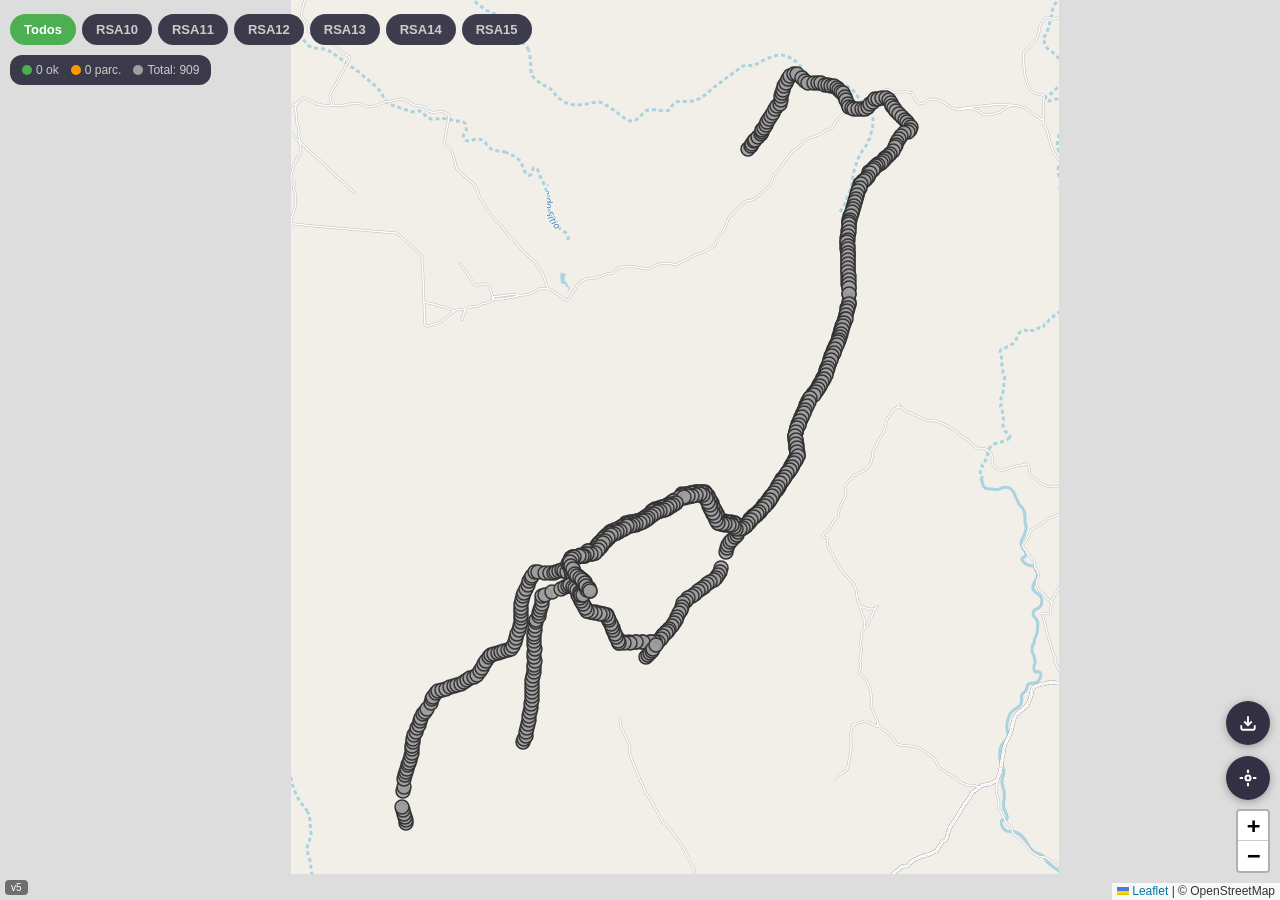
==== app/index.html @ 65e0d514 "Adicionar copia em /app para contornar SW antigo Co-Authored-By: Claude Opus 4.6 <noreply@anthropic." ====
<!DOCTYPE html>
<html lang="pt-BR">
<head>
  <meta charset="UTF-8">
  <meta name="viewport" content="width=device-width, initial-scale=1.0, maximum-scale=1.0, user-scalable=no">
  <meta name="apple-mobile-web-app-capable" content="yes">
  <meta name="apple-mobile-web-app-status-bar-style" content="black-translucent">
  <meta name="theme-color" content="#1a1a2e">
  <title>Apontamento GAS1</title>
  <link rel="manifest" href="manifest.json">
  <link rel="icon" href="icons/icon-192.png">
  <link rel="apple-touch-icon" href="icons/icon-192.png">
  <link rel="stylesheet" href="lib/leaflet.css">
  <link rel="stylesheet" href="css/app.css">
</head>
<body>

  <!-- Splash -->
  <div id="splash">
    <h1>Apontamento GAS1</h1>
    <p>Carregando mapa e dados...</p>
  </div>

  <!-- Mapa -->
  <div id="map"></div>
  <div id="version-tag">v5</div>

  <!-- Filtros por Parque -->
  <div id="filter-bar"></div>

  <!-- Estatisticas -->
  <div id="stats-bar">
    <div class="stat-item">
      <span class="stat-dot green"></span>
      <span><span id="stats-completed">0</span> ok</span>
    </div>
    <div class="stat-item">
      <span class="stat-dot orange"></span>
      <span><span id="stats-partial">0</span> parc.</span>
    </div>
    <div class="stat-item">
      <span class="stat-dot gray"></span>
      <span>Total: <span id="stats-total">0</span></span>
    </div>
  </div>

  <!-- Botao GPS -->
  <button id="btn-gps" title="Minha localizacao">
    <svg width="20" height="20" viewBox="0 0 24 24" fill="none" stroke="currentColor" stroke-width="2.5">
      <circle cx="12" cy="12" r="3"/>
      <path d="M12 2v4M12 18v4M2 12h4M18 12h4"/>
    </svg>
  </button>

  <!-- Botao Exportar -->
  <button id="btn-export" title="Exportar CSV">
    <svg width="18" height="18" viewBox="0 0 24 24" fill="none" stroke="currentColor" stroke-width="2.5">
      <path d="M21 15v4a2 2 0 0 1-2 2H5a2 2 0 0 1-2-2v-4"/>
      <polyline points="7 10 12 15 17 10"/>
      <line x1="12" y1="15" x2="12" y2="3"/>
    </svg>
  </button>

  <!-- Overlay -->
  <div id="panel-overlay"></div>

  <!-- Painel do Poste -->
  <div id="pole-panel">
    <div class="panel-handle"></div>
    <div class="panel-header">
      <h2 id="pole-title">-</h2>
      <button id="btn-close-panel">&times;</button>
    </div>

    <div class="pole-info">
      <div class="pole-info-item">
        <span class="pole-info-label">Parque</span>
        <span class="pole-info-value" id="pole-parque">-</span>
      </div>
      <div class="pole-info-item">
        <span class="pole-info-label">Barramento</span>
        <span class="pole-info-value" id="pole-barramento">-</span>
      </div>
      <div class="pole-info-item">
        <span class="pole-info-label">Topologia</span>
        <span class="pole-info-value" id="pole-topologia">-</span>
      </div>
      <div class="pole-info-item">
        <span class="pole-info-label">Ancoragem</span>
        <span class="pole-info-value" id="pole-ancoragem">-</span>
      </div>
      <div class="pole-info-item">
        <span class="pole-info-label">Posicao</span>
        <span class="pole-info-value" id="pole-posicao">-</span>
      </div>
      <div class="pole-info-item">
        <span class="pole-info-label">Altura</span>
        <span class="pole-info-value" id="pole-altura">-</span>
      </div>
      <div class="pole-info-item">
        <span class="pole-info-label">Esforco</span>
        <span class="pole-info-value" id="pole-esforco">-</span>
      </div>
    </div>

    <div class="activities-header">Atividades 8.12</div>
    <div id="activities-list"></div>
    <button id="btn-save-panel" style="display:none">Salvar Apontamento</button>
  </div>

  <!-- Scripts -->
  <script src="lib/leaflet.js"></script>
  <script src="js/poles.js"></script>
  <script src="js/db.js"></script>
  <script src="js/map.js"></script>
  <script src="js/ui.js"></script>
  <script src="js/app.js"></script>
</body>
</html>
---- app/lib/leaflet.css ----
/* required styles */

.leaflet-pane,
.leaflet-tile,
.leaflet-marker-icon,
.leaflet-marker-shadow,
.leaflet-tile-container,
.leaflet-pane > svg,
.leaflet-pane > canvas,
.leaflet-zoom-box,
.leaflet-image-layer,
.leaflet-layer {
	position: absolute;
	left: 0;
	top: 0;
	}
.leaflet-container {
	overflow: hidden;
	}
.leaflet-tile,
.leaflet-marker-icon,
.leaflet-marker-shadow {
	-webkit-user-select: none;
	   -moz-user-select: none;
	        user-select: none;
	  -webkit-user-drag: none;
	}
/* Prevents IE11 from highlighting tiles in blue */
.leaflet-tile::selection {
	background: transparent;
}
/* Safari renders non-retina tile on retina better with this, but Chrome is worse */
.leaflet-safari .leaflet-tile {
	image-rendering: -webkit-optimize-contrast;
	}
/* hack that prevents hw layers "stretching" when loading new tiles */
.leaflet-safari .leaflet-tile-container {
	width: 1600px;
	height: 1600px;
	-webkit-transform-origin: 0 0;
	}
.leaflet-marker-icon,
.leaflet-marker-shadow {
	display: block;
	}
/* .leaflet-container svg: reset svg max-width decleration shipped in Joomla! (joomla.org) 3.x */
/* .leaflet-container img: map is broken in FF if you have max-width: 100% on tiles */
.leaflet-container .leaflet-overlay-pane svg {
	max-width: none !important;
	max-height: none !important;
	}
.leaflet-container .leaflet-marker-pane img,
.leaflet-container .leaflet-shadow-pane img,
.leaflet-container .leaflet-tile-pane img,
.leaflet-container img.leaflet-image-layer,
.leaflet-container .leaflet-tile {
	max-width: none !important;
	max-height: none !important;
	width: auto;
	padding: 0;
	}

.leaflet-container img.leaflet-tile {
	/* See: https://bugs.chromium.org/p/chromium/issues/detail?id=600120 */
	mix-blend-mode: plus-lighter;
}

.leaflet-container.leaflet-touch-zoom {
	-ms-touch-action: pan-x pan-y;
	touch-action: pan-x pan-y;
	}
.leaflet-container.leaflet-touch-drag {
	-ms-touch-action: pinch-zoom;
	/* Fallback for FF which doesn't support pinch-zoom */
	touch-action: none;
	touch-action: pinch-zoom;
}
.leaflet-container.leaflet-touch-drag.leaflet-touch-zoom {
	-ms-touch-action: none;
	touch-action: none;
}
.leaflet-container {
	-webkit-tap-highlight-color: transparent;
}
.leaflet-container a {
	-webkit-tap-highlight-color: rgba(51, 181, 229, 0.4);
}
.leaflet-tile {
	filter: inherit;
	visibility: hidden;
	}
.leaflet-tile-loaded {
	visibility: inherit;
	}
.leaflet-zoom-box {
	width: 0;
	height: 0;
	-moz-box-sizing: border-box;
	     box-sizing: border-box;
	z-index: 800;
	}
/* workaround for https://bugzilla.mozilla.org/show_bug.cgi?id=888319 */
.leaflet-overlay-pane svg {
	-moz-user-select: none;
	}

.leaflet-pane         { z-index: 400; }

.leaflet-tile-pane    { z-index: 200; }
.leaflet-overlay-pane { z-index: 400; }
.leaflet-shadow-pane  { z-index: 500; }
.leaflet-marker-pane  { z-index: 600; }
.leaflet-tooltip-pane   { z-index: 650; }
.leaflet-popup-pane   { z-index: 700; }

.leaflet-map-pane canvas { z-index: 100; }
.leaflet-map-pane svg    { z-index: 200; }

.leaflet-vml-shape {
	width: 1px;
	height: 1px;
	}
.lvml {
	behavior: url(#default#VML);
	display: inline-block;
	position: absolute;
	}


/* control positioning */

.leaflet-control {
	position: relative;
	z-index: 800;
	pointer-events: visiblePainted; /* IE 9-10 doesn't have auto */
	pointer-events: auto;
	}
.leaflet-top,
.leaflet-bottom {
	position: absolute;
	z-index: 1000;
	pointer-events: none;
	}
.leaflet-top {
	top: 0;
	}
.leaflet-right {
	right: 0;
	}
.leaflet-bottom {
	bottom: 0;
	}
.leaflet-left {
	left: 0;
	}
.leaflet-control {
	float: left;
	clear: both;
	}
.leaflet-right .leaflet-control {
	float: right;
	}
.leaflet-top .leaflet-control {
	margin-top: 10px;
	}
.leaflet-bottom .leaflet-control {
	margin-bottom: 10px;
	}
.leaflet-left .leaflet-control {
	margin-left: 10px;
	}
.leaflet-right .leaflet-control {
	margin-right: 10px;
	}


/* zoom and fade animations */

.leaflet-fade-anim .leaflet-popup {
	opacity: 0;
	-webkit-transition: opacity 0.2s linear;
	   -moz-transition: opacity 0.2s linear;
	        transition: opacity 0.2s linear;
	}
.leaflet-fade-anim .leaflet-map-pane .leaflet-popup {
	opacity: 1;
	}
.leaflet-zoom-animated {
	-webkit-transform-origin: 0 0;
	    -ms-transform-origin: 0 0;
	        transform-origin: 0 0;
	}
svg.leaflet-zoom-animated {
	will-change: transform;
}

.leaflet-zoom-anim .leaflet-zoom-animated {
	-webkit-transition: -webkit-transform 0.25s cubic-bezier(0,0,0.25,1);
	   -moz-transition:    -moz-transform 0.25s cubic-bezier(0,0,0.25,1);
	        transition:         transform 0.25s cubic-bezier(0,0,0.25,1);
	}
.leaflet-zoom-anim .leaflet-tile,
.leaflet-pan-anim .leaflet-tile {
	-webkit-transition: none;
	   -moz-transition: none;
	        transition: none;
	}

.leaflet-zoom-anim .leaflet-zoom-hide {
	visibility: hidden;
	}


/* cursors */

.leaflet-interactive {
	cursor: pointer;
	}
.leaflet-grab {
	cursor: -webkit-grab;
	cursor:    -moz-grab;
	cursor:         grab;
	}
.leaflet-crosshair,
.leaflet-crosshair .leaflet-interactive {
	cursor: crosshair;
	}
.leaflet-popup-pane,
.leaflet-control {
	cursor: auto;
	}
.leaflet-dragging .leaflet-grab,
.leaflet-dragging .leaflet-grab .leaflet-interactive,
.leaflet-dragging .leaflet-marker-draggable {
	cursor: move;
	cursor: -webkit-grabbing;
	cursor:    -moz-grabbing;
	cursor:         grabbing;
	}

/* marker & overlays interactivity */
.leaflet-marker-icon,
.leaflet-marker-shadow,
.leaflet-image-layer,
.leaflet-pane > svg path,
.leaflet-tile-container {
	pointer-events: none;
	}

.leaflet-marker-icon.leaflet-interactive,
.leaflet-image-layer.leaflet-interactive,
.leaflet-pane > svg path.leaflet-interactive,
svg.leaflet-image-layer.leaflet-interactive path {
	pointer-events: visiblePainted; /* IE 9-10 doesn't have auto */
	pointer-events: auto;
	}

/* visual tweaks */

.leaflet-container {
	background: #ddd;
	outline-offset: 1px;
	}
.leaflet-container a {
	color: #0078A8;
	}
.leaflet-zoom-box {
	border: 2px dotted #38f;
	background: rgba(255,255,255,0.5);
	}


/* general typography */
.leaflet-container {
	font-family: "Helvetica Neue", Arial, Helvetica, sans-serif;
	font-size: 12px;
	font-size: 0.75rem;
	line-height: 1.5;
	}


/* general toolbar styles */

.leaflet-bar {
	box-shadow: 0 1px 5px rgba(0,0,0,0.65);
	border-radius: 4px;
	}
.leaflet-bar a {
	background-color: #fff;
	border-bottom: 1px solid #ccc;
	width: 26px;
	height: 26px;
	line-height: 26px;
	display: block;
	text-align: center;
	text-decoration: none;
	color: black;
	}
.leaflet-bar a,
.leaflet-control-layers-toggle {
	background-position: 50% 50%;
	background-repeat: no-repeat;
	display: block;
	}
.leaflet-bar a:hover,
.leaflet-bar a:focus {
	background-color: #f4f4f4;
	}
.leaflet-bar a:first-child {
	border-top-left-radius: 4px;
	border-top-right-radius: 4px;
	}
.leaflet-bar a:last-child {
	border-bottom-left-radius: 4px;
	border-bottom-right-radius: 4px;
	border-bottom: none;
	}
.leaflet-bar a.leaflet-disabled {
	cursor: default;
	background-color: #f4f4f4;
	color: #bbb;
	}

.leaflet-touch .leaflet-bar a {
	width: 30px;
	height: 30px;
	line-height: 30px;
	}
.leaflet-touch .leaflet-bar a:first-child {
	border-top-left-radius: 2px;
	border-top-right-radius: 2px;
	}
.leaflet-touch .leaflet-bar a:last-child {
	border-bottom-left-radius: 2px;
	border-bottom-right-radius: 2px;
	}

/* zoom control */

.leaflet-control-zoom-in,
.leaflet-control-zoom-out {
	font: bold 18px 'Lucida Console', Monaco, monospace;
	text-indent: 1px;
	}

.leaflet-touch .leaflet-control-zoom-in, .leaflet-touch .leaflet-control-zoom-out  {
	font-size: 22px;
	}


/* layers control */

.leaflet-control-layers {
	box-shadow: 0 1px 5px rgba(0,0,0,0.4);
	background: #fff;
	border-radius: 5px;
	}
.leaflet-control-layers-toggle {
	background-image: url(images/layers.png);
	width: 36px;
	height: 36px;
	}
.leaflet-retina .leaflet-control-layers-toggle {
	background-image: url(images/layers-2x.png);
	background-size: 26px 26px;
	}
.leaflet-touch .leaflet-control-layers-toggle {
	width: 44px;
	height: 44px;
	}
.leaflet-control-layers .leaflet-control-layers-list,
.leaflet-control-layers-expanded .leaflet-control-layers-toggle {
	display: none;
	}
.leaflet-control-layers-expanded .leaflet-control-layers-list {
	display: block;
	position: relative;
	}
.leaflet-control-layers-expanded {
	padding: 6px 10px 6px 6px;
	color: #333;
	background: #fff;
	}
.leaflet-control-layers-scrollbar {
	overflow-y: scroll;
	overflow-x: hidden;
	padding-right: 5px;
	}
.leaflet-control-layers-selector {
	margin-top: 2px;
	position: relative;
	top: 1px;
	}
.leaflet-control-layers label {
	display: block;
	font-size: 13px;
	font-size: 1.08333em;
	}
.leaflet-control-layers-separator {
	height: 0;
	border-top: 1px solid #ddd;
	margin: 5px -10px 5px -6px;
	}

/* Default icon URLs */
.leaflet-default-icon-path { /* used only in path-guessing heuristic, see L.Icon.Default */
	background-image: url(images/marker-icon.png);
	}


/* attribution and scale controls */

.leaflet-container .leaflet-control-attribution {
	background: #fff;
	background: rgba(255, 255, 255, 0.8);
	margin: 0;
	}
.leaflet-control-attribution,
.leaflet-control-scale-line {
	padding: 0 5px;
	color: #333;
	line-height: 1.4;
	}
.leaflet-control-attribution a {
	text-decoration: none;
	}
.leaflet-control-attribution a:hover,
.leaflet-control-attribution a:focus {
	text-decoration: underline;
	}
.leaflet-attribution-flag {
	display: inline !important;
	vertical-align: baseline !important;
	width: 1em;
	height: 0.6669em;
	}
.leaflet-left .leaflet-control-scale {
	margin-left: 5px;
	}
.leaflet-bottom .leaflet-control-scale {
	margin-bottom: 5px;
	}
.leaflet-control-scale-line {
	border: 2px solid #777;
	border-top: none;
	line-height: 1.1;
	padding: 2px 5px 1px;
	white-space: nowrap;
	-moz-box-sizing: border-box;
	     box-sizing: border-box;
	background: rgba(255, 255, 255, 0.8);
	text-shadow: 1px 1px #fff;
	}
.leaflet-control-scale-line:not(:first-child) {
	border-top: 2px solid #777;
	border-bottom: none;
	margin-top: -2px;
	}
.leaflet-control-scale-line:not(:first-child):not(:last-child) {
	border-bottom: 2px solid #777;
	}

.leaflet-touch .leaflet-control-attribution,
.leaflet-touch .leaflet-control-layers,
.leaflet-touch .leaflet-bar {
	box-shadow: none;
	}
.leaflet-touch .leaflet-control-layers,
.leaflet-touch .leaflet-bar {
	border: 2px solid rgba(0,0,0,0.2);
	background-clip: padding-box;
	}


/* popup */

.leaflet-popup {
	position: absolute;
	text-align: center;
	margin-bottom: 20px;
	}
.leaflet-popup-content-wrapper {
	padding: 1px;
	text-align: left;
	border-radius: 12px;
	}
.leaflet-popup-content {
	margin: 13px 24px 13px 20px;
	line-height: 1.3;
	font-size: 13px;
	font-size: 1.08333em;
	min-height: 1px;
	}
.leaflet-popup-content p {
	margin: 17px 0;
	margin: 1.3em 0;
	}
.leaflet-popup-tip-container {
	width: 40px;
	height: 20px;
	position: absolute;
	left: 50%;
	margin-top: -1px;
	margin-left: -20px;
	overflow: hidden;
	pointer-events: none;
	}
.leaflet-popup-tip {
	width: 17px;
	height: 17px;
	padding: 1px;

	margin: -10px auto 0;
	pointer-events: auto;

	-webkit-transform: rotate(45deg);
	   -moz-transform: rotate(45deg);
	    -ms-transform: rotate(45deg);
	        transform: rotate(45deg);
	}
.leaflet-popup-content-wrapper,
.leaflet-popup-tip {
	background: white;
	color: #333;
	box-shadow: 0 3px 14px rgba(0,0,0,0.4);
	}
.leaflet-container a.leaflet-popup-close-button {
	position: absolute;
	top: 0;
	right: 0;
	border: none;
	text-align: center;
	width: 24px;
	height: 24px;
	font: 16px/24px Tahoma, Verdana, sans-serif;
	color: #757575;
	text-decoration: none;
	background: transparent;
	}
.leaflet-container a.leaflet-popup-close-button:hover,
.leaflet-container a.leaflet-popup-close-button:focus {
	color: #585858;
	}
.leaflet-popup-scrolled {
	overflow: auto;
	}

.leaflet-oldie .leaflet-popup-content-wrapper {
	-ms-zoom: 1;
	}
.leaflet-oldie .leaflet-popup-tip {
	width: 24px;
	margin: 0 auto;

	-ms-filter: "progid:DXImageTransform.Microsoft.Matrix(M11=0.70710678, M12=0.70710678, M21=-0.70710678, M22=0.70710678)";
	filter: progid:DXImageTransform.Microsoft.Matrix(M11=0.70710678, M12=0.70710678, M21=-0.70710678, M22=0.70710678);
	}

.leaflet-oldie .leaflet-control-zoom,
.leaflet-oldie .leaflet-control-layers,
.leaflet-oldie .leaflet-popup-content-wrapper,
.leaflet-oldie .leaflet-popup-tip {
	border: 1px solid #999;
	}


/* div icon */

.leaflet-div-icon {
	background: #fff;
	border: 1px solid #666;
	}


/* Tooltip */
/* Base styles for the element that has a tooltip */
.leaflet-tooltip {
	position: absolute;
	padding: 6px;
	background-color: #fff;
	border: 1px solid #fff;
	border-radius: 3px;
	color: #222;
	white-space: nowrap;
	-webkit-user-select: none;
	-moz-user-select: none;
	-ms-user-select: none;
	user-select: none;
	pointer-events: none;
	box-shadow: 0 1px 3px rgba(0,0,0,0.4);
	}
.leaflet-tooltip.leaflet-interactive {
	cursor: pointer;
	pointer-events: auto;
	}
.leaflet-tooltip-top:before,
.leaflet-tooltip-bottom:before,
.leaflet-tooltip-left:before,
.leaflet-tooltip-right:before {
	position: absolute;
	pointer-events: none;
	border: 6px solid transparent;
	background: transparent;
	content: "";
	}

/* Directions */

.leaflet-tooltip-bottom {
	margin-top: 6px;
}
.leaflet-tooltip-top {
	margin-top: -6px;
}
.leaflet-tooltip-bottom:before,
.leaflet-tooltip-top:before {
	left: 50%;
	margin-left: -6px;
	}
.leaflet-tooltip-top:before {
	bottom: 0;
	margin-bottom: -12px;
	border-top-color: #fff;
	}
.leaflet-tooltip-bottom:before {
	top: 0;
	margin-top: -12px;
	margin-left: -6px;
	border-bottom-color: #fff;
	}
.leaflet-tooltip-left {
	margin-left: -6px;
}
.leaflet-tooltip-right {
	margin-left: 6px;
}
.leaflet-tooltip-left:before,
.leaflet-tooltip-right:before {
	top: 50%;
	margin-top: -6px;
	}
.leaflet-tooltip-left:before {
	right: 0;
	margin-right: -12px;
	border-left-color: #fff;
	}
.leaflet-tooltip-right:before {
	left: 0;
	margin-left: -12px;
	border-right-color: #fff;
	}

/* Printing */

@media print {
	/* Prevent printers from removing background-images of controls. */
	.leaflet-control {
		-webkit-print-color-adjust: exact;
		print-color-adjust: exact;
		}
	}
---- app/css/app.css ----
/* ===== RESET & BASE ===== */
* {
  margin: 0;
  padding: 0;
  box-sizing: border-box;
  -webkit-tap-highlight-color: transparent;
}

html, body {
  height: 100%;
  width: 100%;
  overflow: hidden;
  font-family: -apple-system, BlinkMacSystemFont, 'Segoe UI', Roboto, sans-serif;
  font-size: 16px;
  color: #222;
  background: #1a1a2e;
}

/* ===== SPLASH ===== */
#splash {
  position: fixed;
  top: 0; left: 0; right: 0; bottom: 0;
  background: #1a1a2e;
  display: flex;
  flex-direction: column;
  align-items: center;
  justify-content: center;
  z-index: 9999;
  transition: opacity 0.3s;
}

#splash h1 {
  color: #fff;
  font-size: 22px;
  margin-bottom: 8px;
}

#splash p {
  color: #aaa;
  font-size: 14px;
}

/* ===== MAPA ===== */
#map {
  position: absolute;
  top: 0; left: 0; right: 0; bottom: 0;
  z-index: 1;
}

/* ===== BARRA DE FILTROS ===== */
#filter-bar {
  position: fixed;
  top: 10px;
  left: 10px;
  right: 10px;
  z-index: 1000;
  display: flex;
  gap: 6px;
  overflow-x: auto;
  padding: 4px 0;
  -webkit-overflow-scrolling: touch;
  scrollbar-width: none;
}

#filter-bar::-webkit-scrollbar {
  display: none;
}

.filter-btn {
  flex-shrink: 0;
  padding: 8px 14px;
  border: none;
  border-radius: 20px;
  background: rgba(30, 30, 50, 0.85);
  color: #ccc;
  font-size: 13px;
  font-weight: 600;
  cursor: pointer;
  backdrop-filter: blur(4px);
  transition: all 0.2s;
}

.filter-btn.active {
  background: #4CAF50;
  color: #fff;
}

/* ===== STATS ===== */
#stats-bar {
  position: fixed;
  top: 55px;
  left: 10px;
  z-index: 1000;
  background: rgba(30, 30, 50, 0.85);
  backdrop-filter: blur(4px);
  border-radius: 12px;
  padding: 8px 12px;
  display: flex;
  gap: 12px;
  font-size: 12px;
  color: #ccc;
}

.stat-item {
  display: flex;
  align-items: center;
  gap: 4px;
}

.stat-dot {
  width: 10px;
  height: 10px;
  border-radius: 50%;
  display: inline-block;
}

.stat-dot.green { background: #4CAF50; }
.stat-dot.orange { background: #FF9800; }
.stat-dot.gray { background: #9E9E9E; }

/* ===== BOTOES FLUTUANTES ===== */
#btn-gps, #btn-export {
  position: fixed;
  z-index: 1000;
  width: 44px;
  height: 44px;
  border: none;
  border-radius: 50%;
  background: rgba(30, 30, 50, 0.9);
  color: #fff;
  font-size: 20px;
  cursor: pointer;
  display: flex;
  align-items: center;
  justify-content: center;
  box-shadow: 0 2px 8px rgba(0,0,0,0.3);
}

#btn-gps {
  bottom: 100px;
  right: 10px;
}

#btn-export {
  bottom: 155px;
  right: 10px;
  font-size: 16px;
}

/* ===== OVERLAY ===== */
#panel-overlay {
  position: fixed;
  top: 0; left: 0; right: 0; bottom: 0;
  background: rgba(0,0,0,0.4);
  z-index: 1500;
  opacity: 0;
  pointer-events: none;
  transition: opacity 0.3s;
}

#panel-overlay.visible {
  opacity: 1;
  pointer-events: auto;
}

/* ===== PAINEL DO POSTE ===== */
#pole-panel {
  position: fixed;
  bottom: 0;
  left: 0;
  right: 0;
  max-height: 80vh;
  z-index: 2000;
  background: #fff;
  border-radius: 20px 20px 0 0;
  transform: translateY(100%);
  transition: transform 0.3s ease;
  overflow-y: auto;
  -webkit-overflow-scrolling: touch;
}

#pole-panel.visible {
  transform: translateY(0);
}

/* Handle do painel */
.panel-handle {
  width: 40px;
  height: 4px;
  background: #ddd;
  border-radius: 2px;
  margin: 10px auto;
}

/* Header do painel */
.panel-header {
  padding: 4px 16px 12px;
  border-bottom: 1px solid #eee;
  display: flex;
  justify-content: space-between;
  align-items: center;
}

.panel-header h2 {
  font-size: 20px;
  color: #1a1a2e;
}

#btn-close-panel {
  width: 36px;
  height: 36px;
  border: none;
  border-radius: 50%;
  background: #f0f0f0;
  font-size: 18px;
  cursor: pointer;
  display: flex;
  align-items: center;
  justify-content: center;
  color: #666;
}

/* Info do poste */
.pole-info {
  padding: 12px 16px;
  display: grid;
  grid-template-columns: 1fr 1fr;
  gap: 6px 16px;
  font-size: 13px;
  border-bottom: 1px solid #eee;
}

.pole-info-item {
  display: flex;
  flex-direction: column;
}

.pole-info-label {
  color: #888;
  font-size: 11px;
  text-transform: uppercase;
  letter-spacing: 0.5px;
}

.pole-info-value {
  color: #333;
  font-weight: 600;
}

/* Lista de atividades */
.activities-header {
  padding: 12px 16px 6px;
  font-size: 13px;
  font-weight: 700;
  color: #888;
  text-transform: uppercase;
  letter-spacing: 0.5px;
}

#activities-list {
  padding: 0 16px 24px;
}

.activity-row {
  display: flex;
  align-items: center;
  justify-content: space-between;
  padding: 10px 0;
  border-bottom: 1px solid #f0f0f0;
}

.activity-row:last-child {
  border-bottom: none;
}

.activity-info {
  flex: 1;
  display: flex;
  flex-direction: column;
  gap: 2px;
}

.activity-name {
  font-size: 14px;
  font-weight: 500;
  color: #333;
}

.activity-row.done .activity-name {
  color: #4CAF50;
}

.activity-date {
  font-size: 11px;
  color: #888;
}

/* Toggle de atividade */
.activity-toggle {
  width: 48px;
  height: 48px;
  min-width: 48px;
  border: 3px solid #ddd;
  border-radius: 12px;
  background: #fff;
  font-size: 22px;
  cursor: pointer;
  display: flex;
  align-items: center;
  justify-content: center;
  transition: all 0.2s;
  color: transparent;
  margin-left: 12px;
}

.activity-toggle.active {
  background: #4CAF50;
  border-color: #4CAF50;
  color: #fff;
}

/* ===== BOTAO SALVAR ===== */
#btn-save-panel {
  display: block;
  width: calc(100% - 32px);
  margin: 12px 16px 24px;
  padding: 14px;
  border: none;
  border-radius: 12px;
  background: #4CAF50;
  color: #fff;
  font-size: 16px;
  font-weight: 700;
  cursor: pointer;
  transition: background 0.2s;
}

#btn-save-panel:active {
  background: #388E3C;
}

/* ===== TOOLTIP DOS POSTES ===== */
.pole-tooltip {
  background: rgba(30, 30, 50, 0.9) !important;
  border: none !important;
  border-radius: 6px !important;
  color: #fff !important;
  font-size: 11px !important;
  padding: 3px 8px !important;
  font-weight: 600;
}

.pole-tooltip::before {
  border-top-color: rgba(30, 30, 50, 0.9) !important;
}

/* ===== VERSAO ===== */
#version-tag {
  position: fixed;
  bottom: 5px;
  left: 5px;
  z-index: 1000;
  background: rgba(0,0,0,0.5);
  color: #fff;
  font-size: 10px;
  padding: 2px 6px;
  border-radius: 4px;
  pointer-events: none;
}

/* ===== RESPONSIVO ===== */
@media (max-width: 380px) {
  .filter-btn {
    padding: 6px 10px;
    font-size: 12px;
  }
  .activity-name {
    font-size: 13px;
  }
}

/* Safe area para notch */
@supports (padding-top: env(safe-area-inset-top)) {
  #filter-bar {
    top: calc(10px + env(safe-area-inset-top));
  }
  #pole-panel {
    padding-bottom: env(safe-area-inset-bottom);
  }
}
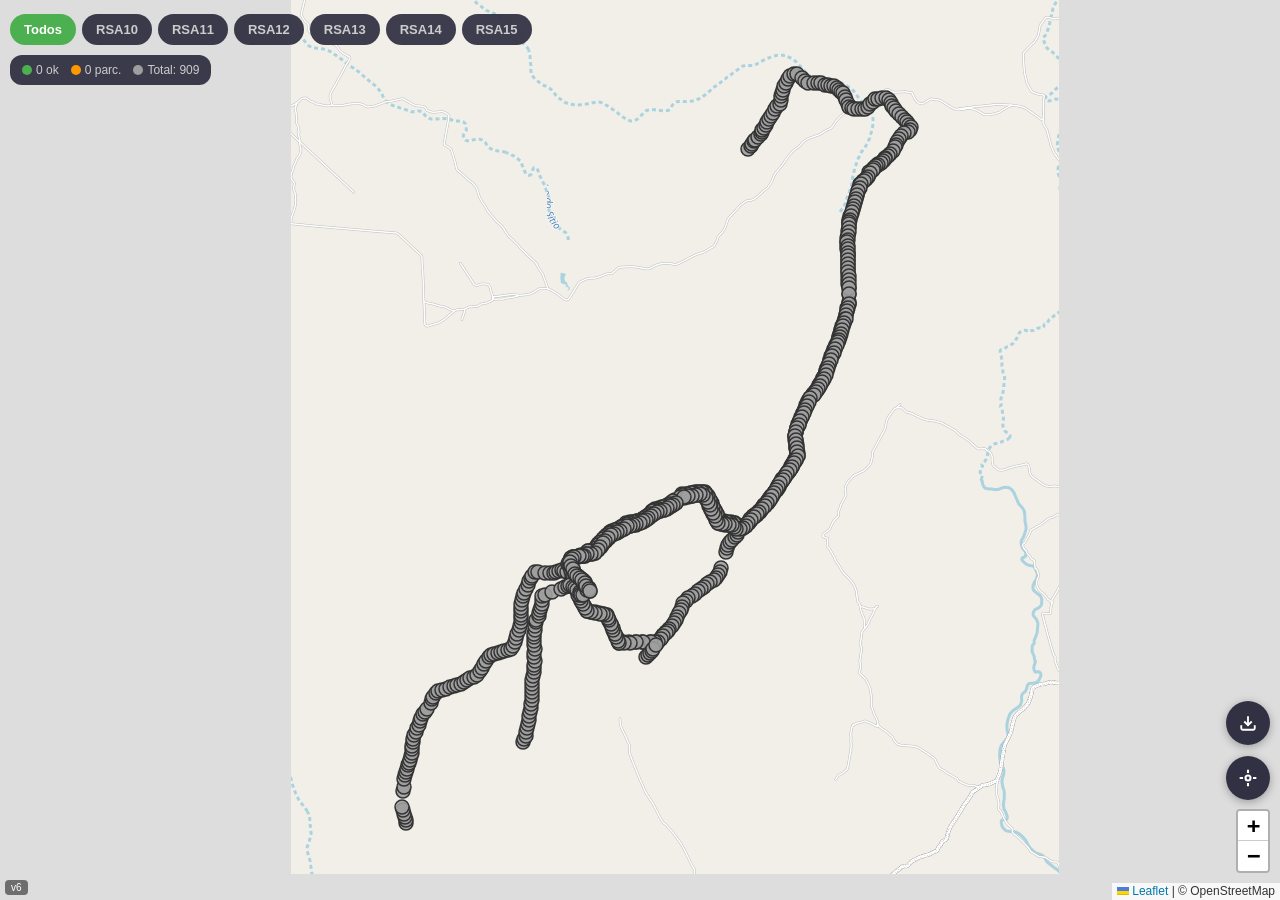
==== commit 7bb4114d: "GPS melhorado: timeout maior, baixa precisao primeiro, mensagens claras v6 Co-Authored-By: Claude Op" ====
--- a/app/index.html
+++ b/app/index.html
@@ -23,7 +23,7 @@
 
   <!-- Mapa -->
   <div id="map"></div>
-  <div id="version-tag">v5</div>
+  <div id="version-tag">v6</div>
 
   <!-- Filtros por Parque -->
   <div id="filter-bar"></div>
